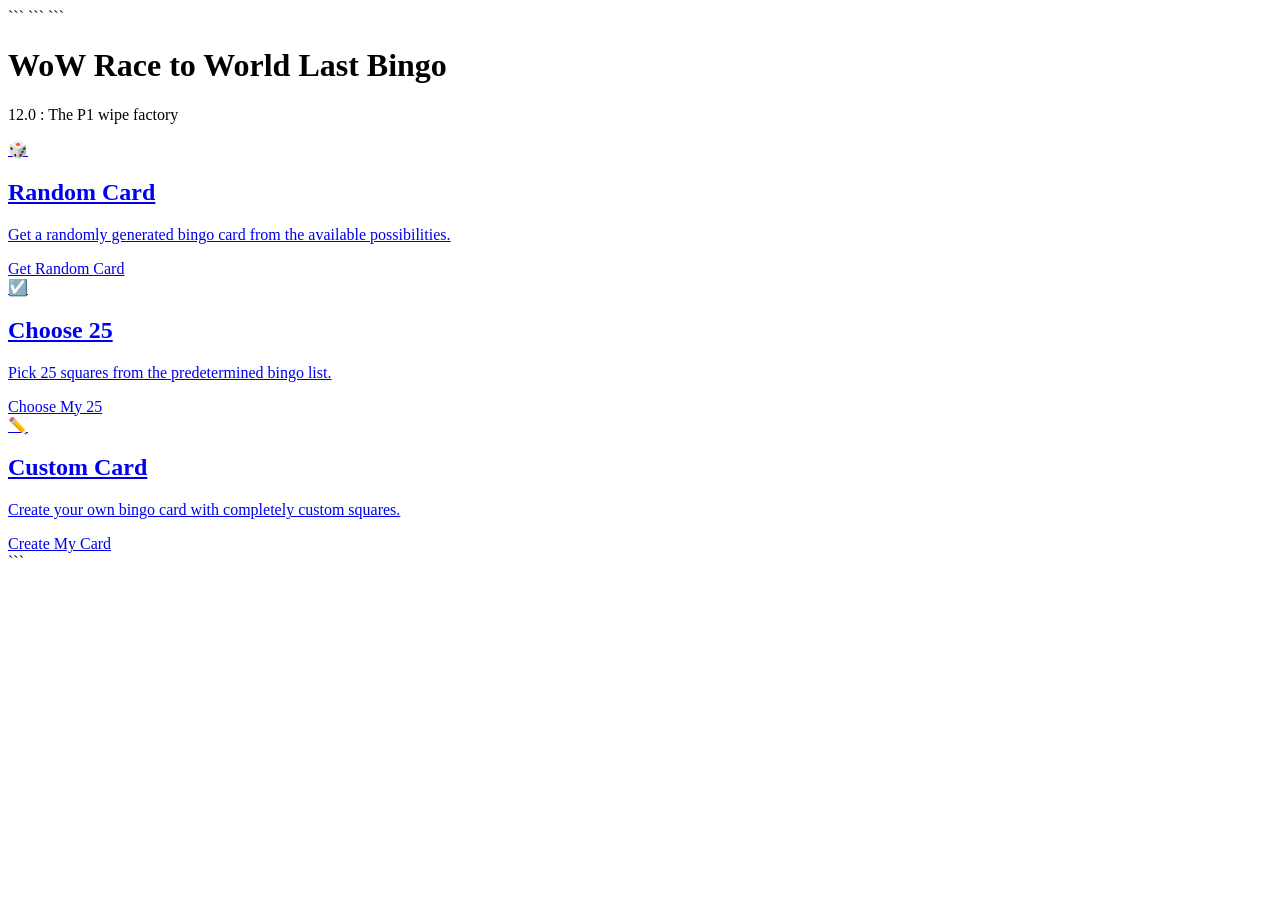
==== index.html @ 6e73a724 "Create index.html" ====
<!DOCTYPE html>

<html lang="en">
<head>
    <meta charset="UTF-8">
    <meta name="viewport" content="width=device-width, initial-scale=1.0">

```
<title>WoW Race to World Last Bingo</title>

<link rel="stylesheet" href="style.css">
```

</head>

<body class="home-page">

```
<main class="home-container">

    <header class="site-header">
        <h1>WoW Race to World Last Bingo</h1>
        <p>12.0 : The P1 wipe factory</p>
    </header>

    <section class="mode-selection">

        <a href="RandomCard.html" class="mode-card">
            <div class="mode-icon">🎲</div>

            <h2>Random Card</h2>

            <p>
                Get a randomly generated bingo card
                from the available possibilities.
            </p>

            <span class="mode-button">
                Get Random Card
            </span>
        </a>


        <a href="ChooseCard.html" class="mode-card">
            <div class="mode-icon">☑️</div>

            <h2>Choose 25</h2>

            <p>
                Pick 25 squares from the
                predetermined bingo list.
            </p>

            <span class="mode-button">
                Choose My 25
            </span>
        </a>


        <a href="CustomCard.html" class="mode-card">
            <div class="mode-icon">✏️</div>

            <h2>Custom Card</h2>

            <p>
                Create your own bingo card with
                completely custom squares.
            </p>

            <span class="mode-button">
                Create My Card
            </span>
        </a>

    </section>

</main>
```

</body>
</html>
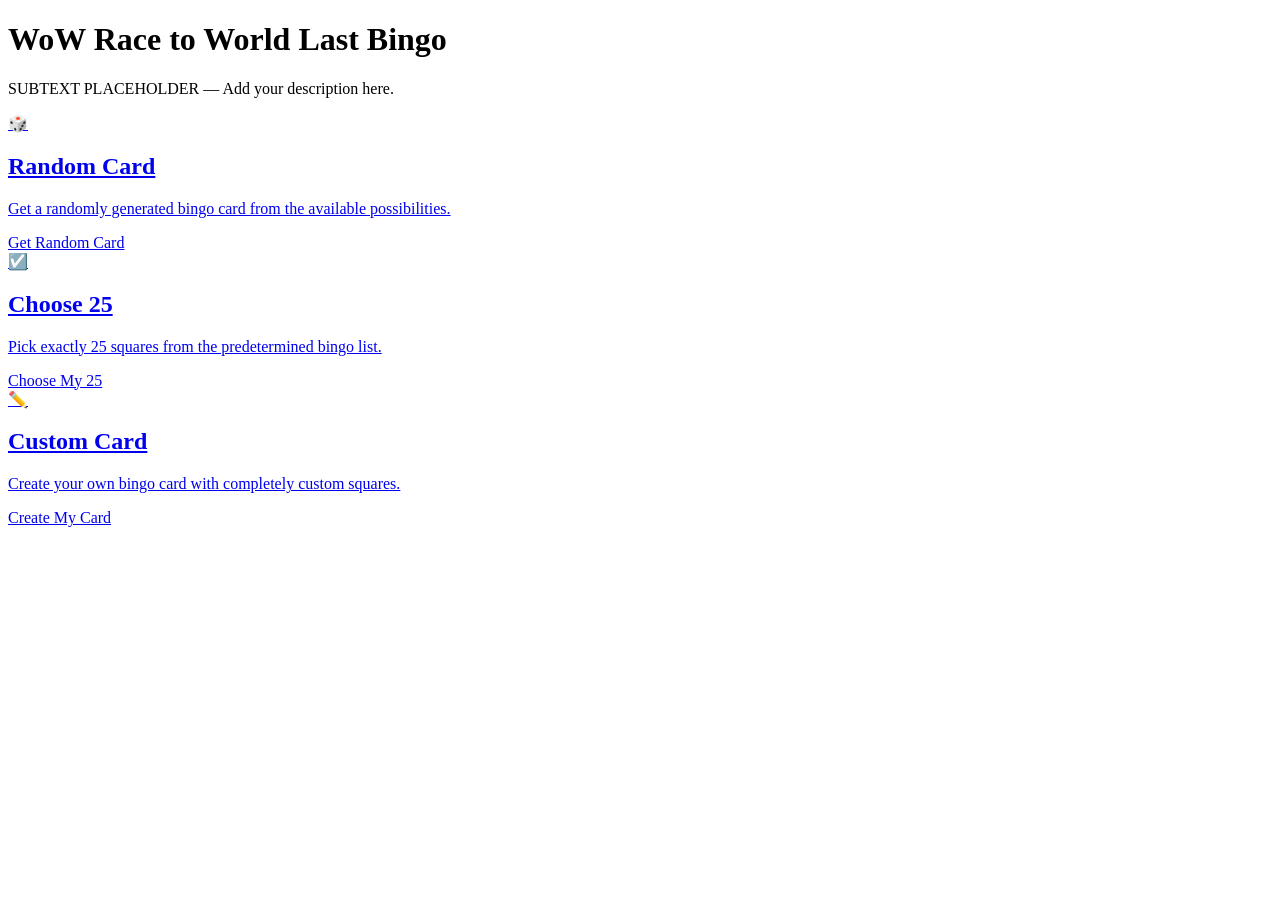
==== commit 6bb86fb1: "Update index.html" ====
--- a/index.html
+++ b/index.html
@@ -1,81 +1,40 @@
 <!DOCTYPE html>
-
 <html lang="en">
 <head>
     <meta charset="UTF-8">
     <meta name="viewport" content="width=device-width, initial-scale=1.0">
+    <title>WoW Race to World Last Bingo</title>
+    <link rel="stylesheet" href="style.css">
+</head>
+<body class="home-page">
+    <main class="home-container">
+        <header class="site-header">
+            <h1>WoW Race to World Last Bingo</h1>
+            <p>SUBTEXT PLACEHOLDER — Add your description here.</p>
+        </header>
 
-```
-<title>WoW Race to World Last Bingo</title>
+        <section class="mode-selection">
+            <a href="RandomCard.html" class="mode-card">
+                <div class="mode-icon">🎲</div>
+                <h2>Random Card</h2>
+                <p>Get a randomly generated bingo card from the available possibilities.</p>
+                <span class="mode-button">Get Random Card</span>
+            </a>
 
-<link rel="stylesheet" href="style.css">
-```
+            <a href="ChooseCard.html" class="mode-card">
+                <div class="mode-icon">☑️</div>
+                <h2>Choose 25</h2>
+                <p>Pick exactly 25 squares from the predetermined bingo list.</p>
+                <span class="mode-button">Choose My 25</span>
+            </a>
 
-</head>
-
-<body class="home-page">
-
-```
-<main class="home-container">
-
-    <header class="site-header">
-        <h1>WoW Race to World Last Bingo</h1>
-        <p>12.0 : The P1 wipe factory</p>
-    </header>
-
-    <section class="mode-selection">
-
-        <a href="RandomCard.html" class="mode-card">
-            <div class="mode-icon">🎲</div>
-
-            <h2>Random Card</h2>
-
-            <p>
-                Get a randomly generated bingo card
-                from the available possibilities.
-            </p>
-
-            <span class="mode-button">
-                Get Random Card
-            </span>
-        </a>
-
-
-        <a href="ChooseCard.html" class="mode-card">
-            <div class="mode-icon">☑️</div>
-
-            <h2>Choose 25</h2>
-
-            <p>
-                Pick 25 squares from the
-                predetermined bingo list.
-            </p>
-
-            <span class="mode-button">
-                Choose My 25
-            </span>
-        </a>
-
-
-        <a href="CustomCard.html" class="mode-card">
-            <div class="mode-icon">✏️</div>
-
-            <h2>Custom Card</h2>
-
-            <p>
-                Create your own bingo card with
-                completely custom squares.
-            </p>
-
-            <span class="mode-button">
-                Create My Card
-            </span>
-        </a>
-
-    </section>
-
-</main>
-```
-
+            <a href="CustomCard.html" class="mode-card">
+                <div class="mode-icon">✏️</div>
+                <h2>Custom Card</h2>
+                <p>Create your own bingo card with completely custom squares.</p>
+                <span class="mode-button">Create My Card</span>
+            </a>
+        </section>
+    </main>
 </body>
 </html>
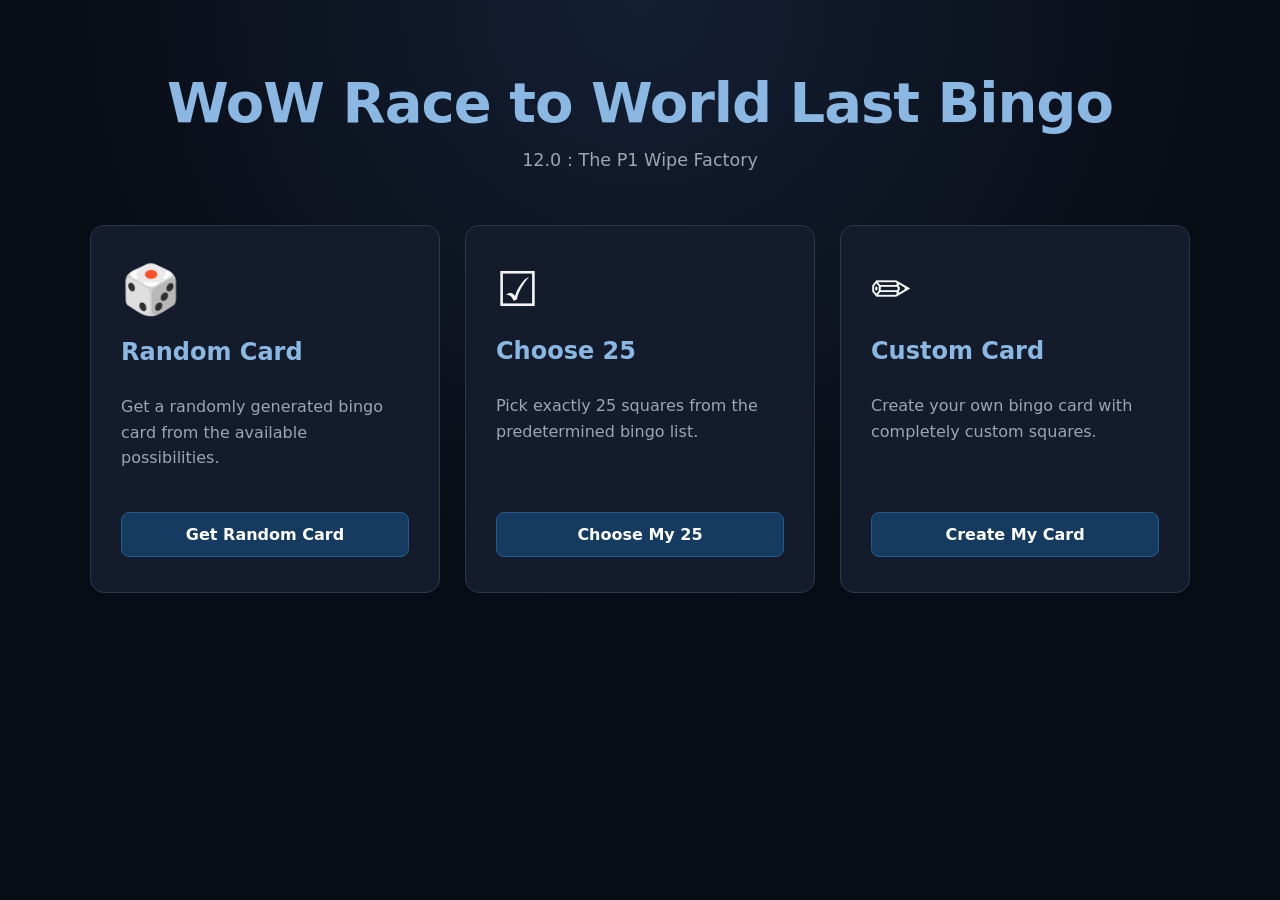
==== commit dd403238: "Update index.html" ====
--- a/index.html
+++ b/index.html
@@ -10,7 +10,7 @@
     <main class="home-container">
         <header class="site-header">
             <h1>WoW Race to World Last Bingo</h1>
-            <p>SUBTEXT PLACEHOLDER — Add your description here.</p>
+            <p>12.0 : The P1 Wipe Factory</p>
         </header>
 
         <section class="mode-selection">
--- a/style.css
+++ b/style.css
@@ -0,0 +1,383 @@
+* {
+    box-sizing: border-box;
+}
+
+:root {
+    --bg: #080c14;
+    --bg-secondary: #101827;
+    --card: #141c2b;
+    --card-hover: #1b2639;
+    --raid-blue: #163b61;
+    --raid-blue-light: #245b8f;
+    --text: #f4f4f4;
+    --muted: #9da4b3;
+    --border: #29384d;
+    --red: #d95757;
+}
+
+html,
+body {
+    margin: 0;
+    padding: 0;
+    min-height: 100%;
+}
+
+body {
+    background: radial-gradient(circle at top, #141f33 0%, var(--bg) 55%);
+    color: var(--text);
+    font-family: Inter, system-ui, -apple-system, BlinkMacSystemFont, "Segoe UI", sans-serif;
+}
+
+button,
+a {
+    font: inherit;
+}
+
+button {
+    cursor: pointer;
+}
+
+.hidden {
+    display: none !important;
+}
+
+.home-page {
+    min-height: 100vh;
+}
+
+.home-container {
+    width: min(1100px, 92%);
+    margin: 0 auto;
+    padding: 70px 0;
+}
+
+.site-header {
+    text-align: center;
+    margin-bottom: 55px;
+}
+
+.site-header h1 {
+    margin: 0 0 15px;
+    font-size: clamp(2rem, 5vw, 3.5rem);
+    color: #8ab8e3;
+    letter-spacing: -1px;
+}
+
+.site-header p {
+    margin: 0;
+    color: var(--muted);
+    font-size: 1.1rem;
+}
+
+.mode-selection {
+    display: grid;
+    grid-template-columns: repeat(3, 1fr);
+    gap: 25px;
+}
+
+.mode-card {
+    display: flex;
+    flex-direction: column;
+    padding: 35px 30px;
+    background: var(--card);
+    border: 1px solid var(--border);
+    border-radius: 14px;
+    text-decoration: none;
+    color: var(--text);
+    transition: transform 0.2s ease, background 0.2s ease, border-color 0.2s ease;
+}
+
+.mode-card:hover {
+    transform: translateY(-5px);
+    background: var(--card-hover);
+    border-color: var(--raid-blue-light);
+}
+
+.mode-icon {
+    font-size: 3rem;
+    margin-bottom: 20px;
+}
+
+.mode-card h2 {
+    margin: 0 0 12px;
+    color: #8ab8e3;
+}
+
+.mode-card p {
+    color: var(--muted);
+    line-height: 1.6;
+    flex: 1;
+}
+
+.mode-button {
+    display: inline-block;
+    margin-top: 25px;
+    padding: 12px 18px;
+    border-radius: 8px;
+    text-align: center;
+    background: var(--raid-blue);
+    border: 1px solid var(--raid-blue-light);
+    color: #ffffff;
+    font-weight: 700;
+}
+
+.card-page {
+    min-height: 100vh;
+    padding: 30px 15px 60px;
+}
+
+.card-container {
+    width: min(900px, 100%);
+    margin: 0 auto;
+}
+
+.page-header {
+    text-align: center;
+    margin-bottom: 25px;
+}
+
+.page-header h1 {
+    color: #8ab8e3;
+    margin-bottom: 8px;
+}
+
+.page-header p {
+    color: var(--muted);
+}
+
+.controls {
+    display: flex;
+    justify-content: center;
+    flex-wrap: wrap;
+    gap: 10px;
+    margin-bottom: 25px;
+}
+
+.btn {
+    border: 1px solid var(--border);
+    border-radius: 8px;
+    padding: 11px 18px;
+    background: var(--card);
+    color: var(--text);
+    font-weight: 600;
+    transition: 0.2s ease;
+    text-decoration: none;
+}
+
+.btn:hover {
+    background: var(--card-hover);
+    border-color: var(--raid-blue-light);
+}
+
+.btn-primary {
+    background: var(--raid-blue);
+    color: #ffffff;
+    border-color: var(--raid-blue-light);
+}
+
+.btn-primary:hover {
+    background: var(--raid-blue-light);
+}
+
+.btn-danger {
+    color: #ffffff;
+    border-color: var(--red);
+}
+
+.btn-danger:hover {
+    background: var(--red);
+}
+
+.bingo-wrapper {
+    position: relative;
+    overflow: hidden;
+    background: #090b10;
+    padding: 10px;
+    border-radius: 12px;
+    border: 1px solid var(--border);
+}
+
+.bingo-wrapper::before {
+    content: "";
+    position: absolute;
+    inset: 0;
+    background-image: url("images/boss.jpg");
+    background-size: cover;
+    background-position: center;
+    opacity: 0.25;
+    filter: saturate(0.8);
+}
+
+.bingo-wrapper::after {
+    content: "";
+    position: absolute;
+    inset: 0;
+    background: rgba(5, 9, 16, 0.55);
+    pointer-events: none;
+}
+
+.bingo-card {
+    position: relative;
+    z-index: 1;
+    display: grid;
+    grid-template-columns: repeat(5, 1fr);
+    aspect-ratio: 1 / 1;
+    gap: 5px;
+}
+
+.bingo-square {
+    position: relative;
+    display: flex;
+    align-items: center;
+    justify-content: center;
+    text-align: center;
+    padding: 8px;
+    background: rgba(20, 28, 43, 0.88);
+    border: 1px solid var(--border);
+    color: var(--text);
+    font-size: clamp(0.65rem, 1.7vw, 0.95rem);
+    font-weight: 600;
+    line-height: 1.2;
+    cursor: pointer;
+    user-select: none;
+    transition: background 0.15s ease, transform 0.15s ease, border-color 0.15s ease;
+}
+
+.bingo-square:hover {
+    background: rgba(27, 38, 57, 0.94);
+    border-color: var(--raid-blue-light);
+}
+
+.bingo-square.marked {
+    background: var(--raid-blue);
+    color: #ffffff;
+    border-color: var(--raid-blue-light);
+    box-shadow: inset 0 0 0 1px var(--raid-blue-light);
+}
+
+.bingo-square.marked::after {
+    content: "✓";
+    position: absolute;
+    top: 4px;
+    right: 7px;
+    color: #6fa9dc;
+    font-size: 1rem;
+    font-weight: 900;
+}
+
+.card-status {
+    text-align: center;
+    margin-top: 18px;
+    color: var(--muted);
+}
+
+.bingo-message {
+    margin-top: 10px;
+    color: #8ab8e3;
+    font-weight: 800;
+    font-size: 1.3rem;
+}
+
+.selection-container {
+    margin-top: 30px;
+}
+
+.selection-count {
+    text-align: center;
+    margin-bottom: 20px;
+    font-size: 1.1rem;
+    color: var(--muted);
+}
+
+.selection-count strong {
+    color: #8ab8e3;
+}
+
+.item-list {
+    display: grid;
+    grid-template-columns: repeat(2, 1fr);
+    gap: 10px;
+}
+
+.item-option {
+    display: flex;
+    align-items: center;
+    gap: 12px;
+    padding: 13px;
+    background: var(--card);
+    border: 1px solid var(--border);
+    border-radius: 8px;
+    cursor: pointer;
+}
+
+.item-option:hover {
+    border-color: var(--raid-blue-light);
+}
+
+.item-option.selected {
+    background: #12243a;
+    border-color: var(--raid-blue-light);
+}
+
+.item-option input {
+    width: 18px;
+    height: 18px;
+    accent-color: var(--raid-blue-light);
+}
+
+.custom-grid {
+    display: grid;
+    grid-template-columns: repeat(2, 1fr);
+    gap: 12px;
+}
+
+.custom-input {
+    width: 100%;
+    padding: 14px;
+    background: var(--card);
+    color: var(--text);
+    border: 1px solid var(--border);
+    border-radius: 8px;
+    outline: none;
+}
+
+.custom-input:focus {
+    border-color: var(--raid-blue-light);
+}
+
+@media (max-width: 800px) {
+    .mode-selection,
+    .item-list,
+    .custom-grid {
+        grid-template-columns: 1fr;
+    }
+}
+
+@media (max-width: 550px) {
+    .card-page {
+        padding-left: 5px;
+        padding-right: 5px;
+    }
+
+    .bingo-wrapper {
+        padding: 4px;
+    }
+
+    .bingo-card {
+        gap: 2px;
+    }
+
+    .bingo-square {
+        padding: 4px;
+        font-size: 0.62rem;
+    }
+
+    .controls {
+        gap: 6px;
+    }
+
+    .btn {
+        padding: 9px 12px;
+        font-size: 0.85rem;
+    }
+}
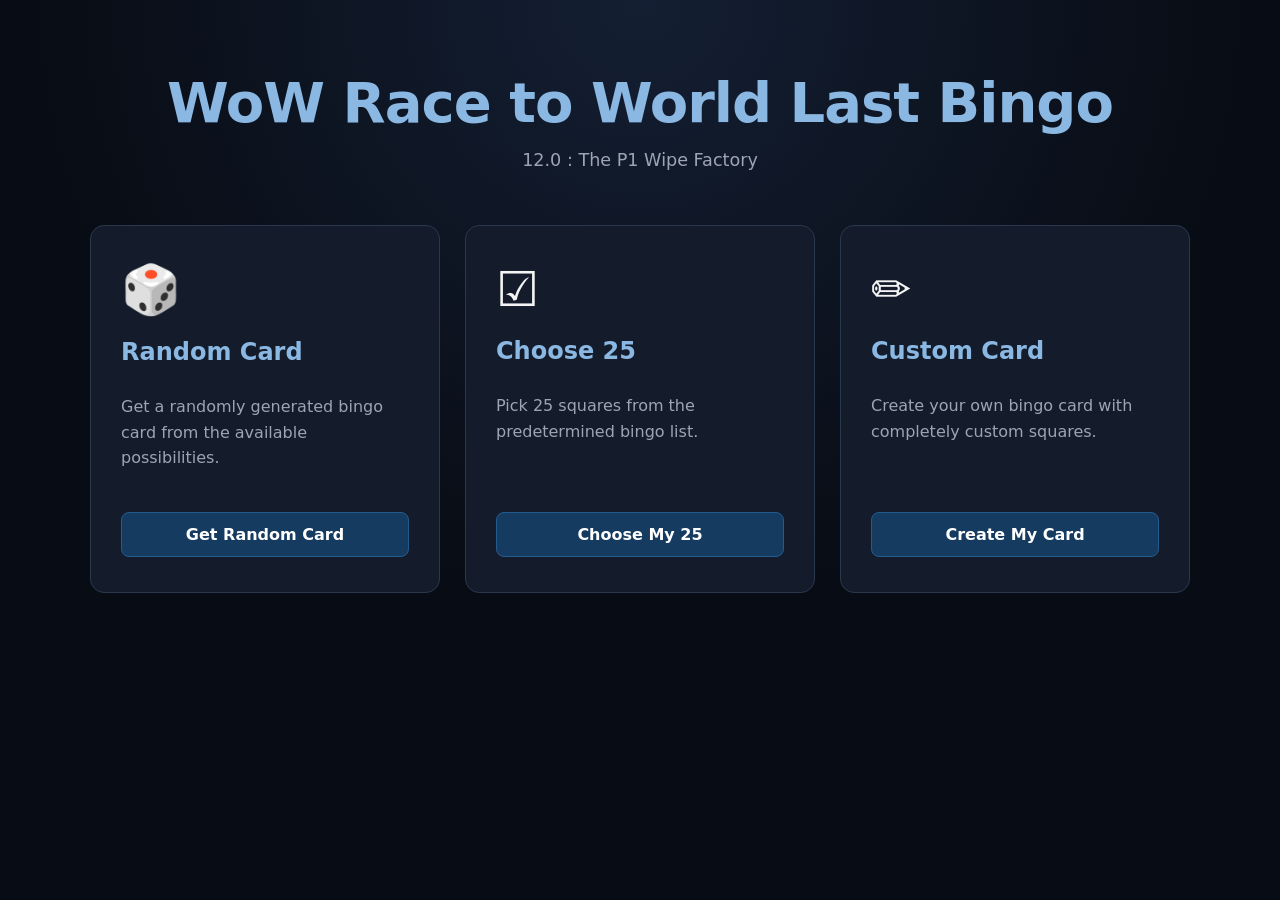
==== commit 8f5aec23: "Update index.html" ====
--- a/index.html
+++ b/index.html
@@ -24,7 +24,7 @@
             <a href="ChooseCard.html" class="mode-card">
                 <div class="mode-icon">☑️</div>
                 <h2>Choose 25</h2>
-                <p>Pick exactly 25 squares from the predetermined bingo list.</p>
+                <p>Pick 25 squares from the predetermined bingo list.</p>
                 <span class="mode-button">Choose My 25</span>
             </a>
 
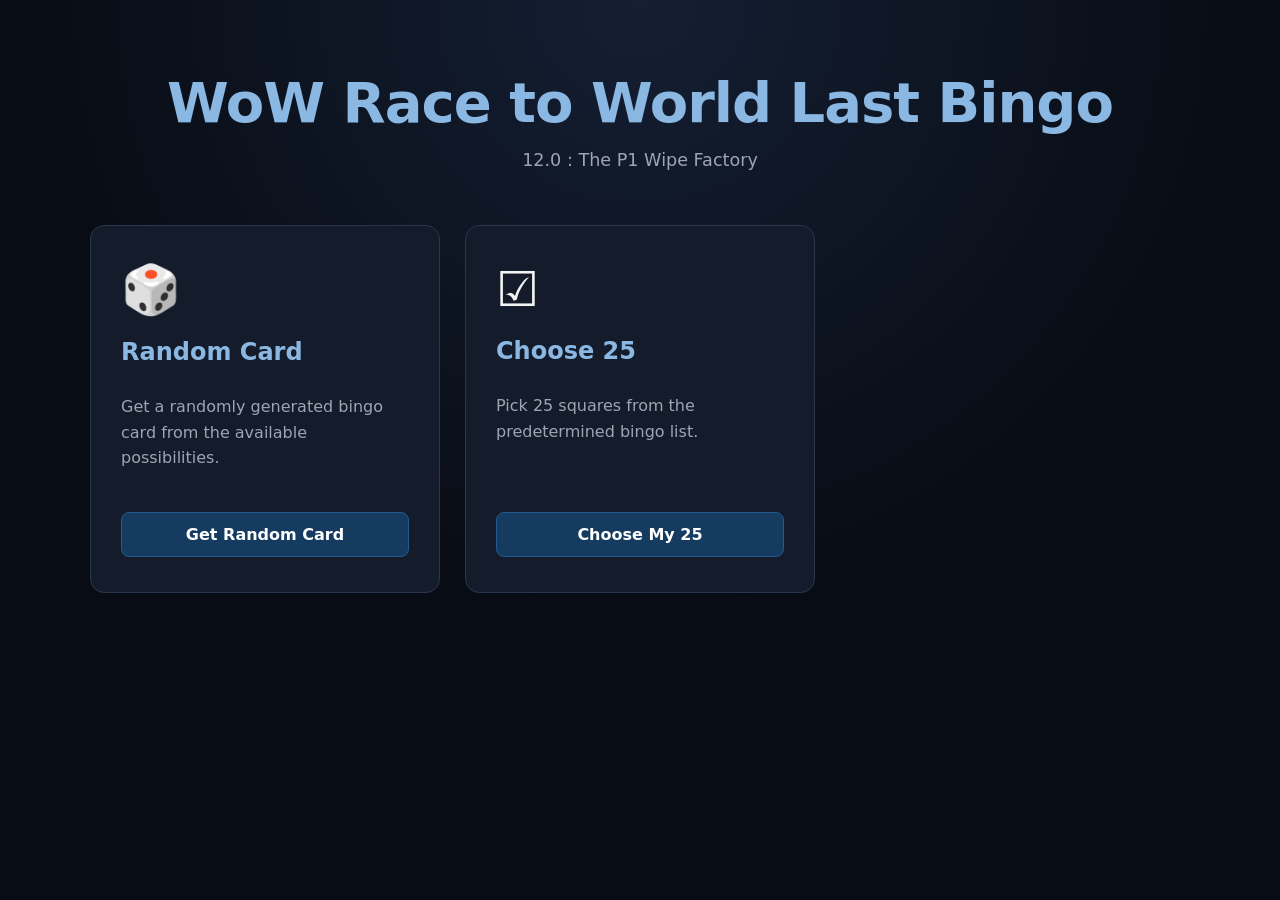
==== commit f9b784e4: "Update index.html" ====
--- a/index.html
+++ b/index.html
@@ -28,12 +28,14 @@
                 <span class="mode-button">Choose My 25</span>
             </a>
 
+            <!--
             <a href="CustomCard.html" class="mode-card">
                 <div class="mode-icon">✏️</div>
                 <h2>Custom Card</h2>
                 <p>Create your own bingo card with completely custom squares.</p>
                 <span class="mode-button">Create My Card</span>
             </a>
+            -->
         </section>
     </main>
 </body>
--- a/style.css
+++ b/style.css
@@ -201,7 +201,7 @@
     content: "";
     position: absolute;
     inset: 0;
-    background-image: url("images/boss.jpg");
+    background-image: url("boss.jpg");
     background-size: cover;
     background-position: center;
     opacity: 0.25;
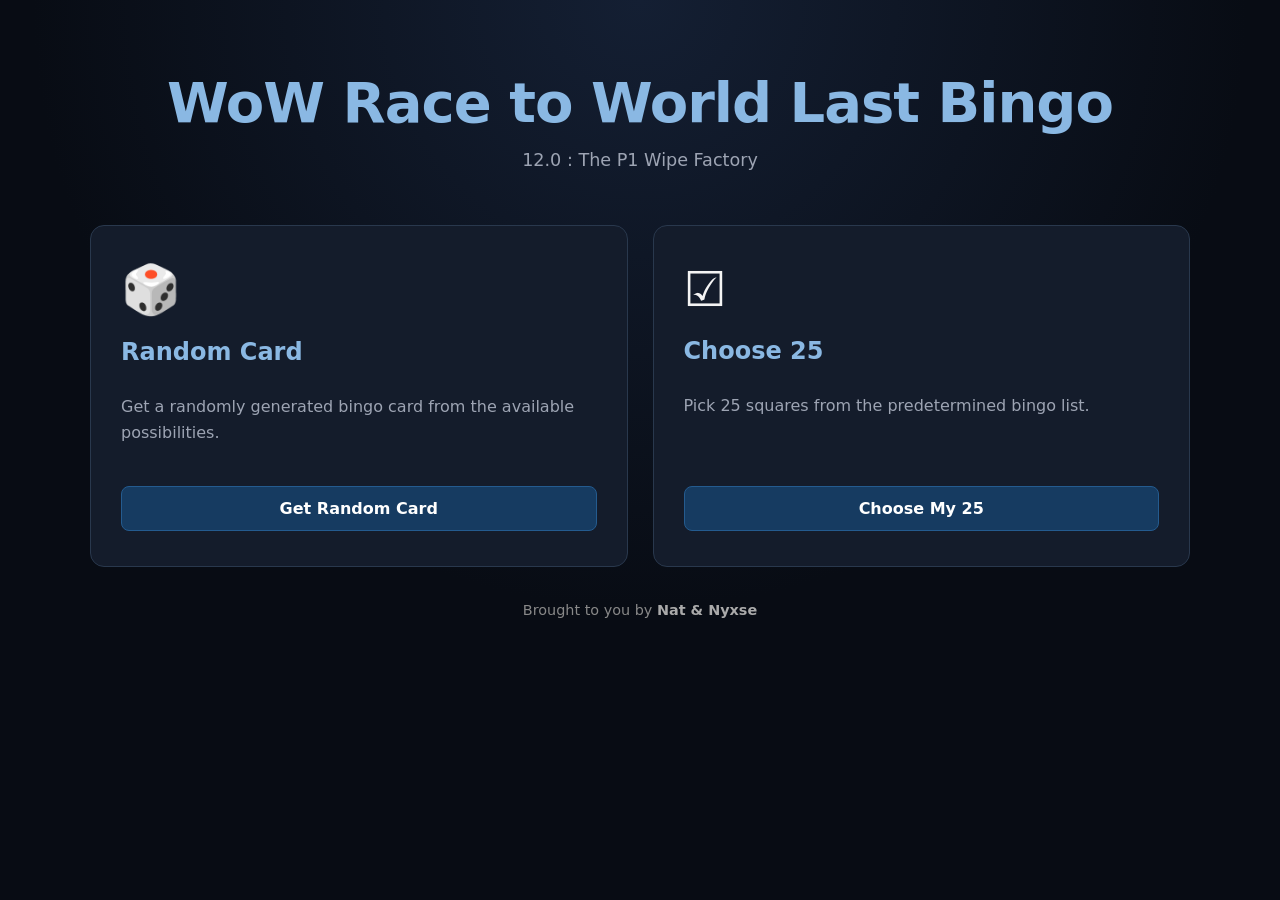
==== commit b27136be: "Update index.html" ====
--- a/index.html
+++ b/index.html
@@ -37,6 +37,11 @@
             </a>
             -->
         </section>
+
+        <div class="credits">
+            <span>Brought to you by</span>
+            <strong>Nat & Nyxse</strong>
+        </div>
     </main>
 </body>
 </html>
--- a/style.css
+++ b/style.css
@@ -71,7 +71,7 @@
 
 .mode-selection {
     display: grid;
-    grid-template-columns: repeat(3, 1fr);
+    grid-template-columns: repeat(2, 1fr);
     gap: 25px;
 }
 
@@ -117,7 +117,7 @@
     text-align: center;
     background: var(--raid-blue);
     border: 1px solid var(--raid-blue-light);
-    color: #ffffff;
+    color: #fff;
     font-weight: 700;
 }
 
@@ -127,7 +127,7 @@
 }
 
 .card-container {
-    width: min(900px, 100%);
+    width: min(1100px, 100%);
     margin: 0 auto;
 }
 
@@ -171,7 +171,7 @@
 
 .btn-primary {
     background: var(--raid-blue);
-    color: #ffffff;
+    color: #fff;
     border-color: var(--raid-blue-light);
 }
 
@@ -180,7 +180,7 @@
 }
 
 .btn-danger {
-    color: #ffffff;
+    color: #fff;
     border-color: var(--red);
 }
 
@@ -250,7 +250,7 @@
 
 .bingo-square.marked {
     background: var(--raid-blue);
-    color: #ffffff;
+    color: #fff;
     border-color: var(--raid-blue-light);
     box-shadow: inset 0 0 0 1px var(--raid-blue-light);
 }
@@ -284,7 +284,7 @@
 
 .selection-count {
     text-align: center;
-    margin-bottom: 20px;
+    margin: 18px 0;
     font-size: 1.1rem;
     color: var(--muted);
 }
@@ -293,36 +293,151 @@
     color: #8ab8e3;
 }
 
-.item-list {
+.drag-layout {
     display: grid;
-    grid-template-columns: repeat(2, 1fr);
-    gap: 10px;
-}
-
-.item-option {
-    display: flex;
-    align-items: center;
-    gap: 12px;
-    padding: 13px;
+    grid-template-columns: 330px minmax(0, 1fr);
+    gap: 30px;
+    align-items: start;
+}
+
+.available-container,
+.setup-container {
     background: var(--card);
     border: 1px solid var(--border);
-    border-radius: 8px;
+    border-radius: 12px;
+    padding: 20px;
+}
+
+.available-container h2,
+.setup-container h2 {
+    margin-top: 0;
+    color: #8ab8e3;
+}
+
+.drag-help {
+    color: var(--muted);
+    font-size: 0.9rem;
+    margin-bottom: 18px;
+}
+
+.item-list {
+    display: flex;
+    flex-direction: column;
+    gap: 10px;
+    max-height: 680px;
+    overflow-y: auto;
+    padding: 4px;
+}
+
+.drag-item {
+    display: flex;
+    align-items: center;
+    min-height: 52px;
+    padding: 12px 14px;
+    background: linear-gradient(145deg, #182437, #111b2a);
+    border: 1px solid #354963;
+    border-radius: 10px;
+    cursor: grab;
+    color: var(--text);
+    font-size: 0.9rem;
+    font-weight: 600;
+    line-height: 1.25;
+    user-select: none;
+    box-shadow: 0 3px 8px rgba(0, 0, 0, 0.2);
+    transition: transform 0.15s ease, background 0.15s ease, border-color 0.15s ease, opacity 0.15s ease;
+}
+
+.drag-item:hover {
+    transform: translateY(-2px);
+    background: linear-gradient(145deg, #1d2d44, #162236);
+    border-color: var(--raid-blue-light);
+}
+
+.drag-item:active,
+.drag-item.dragging {
+    cursor: grabbing;
+    transform: scale(0.97);
+    opacity: 0.55;
+}
+
+.drag-item.used {
+    opacity: 0.25;
+    cursor: not-allowed;
+    transform: none;
+    border-color: var(--border);
+}
+
+.setup-container .bingo-wrapper {
+    padding: 5px;
+}
+
+.setup-card {
+    position: relative;
+}
+
+.setup-square {
+    position: relative;
+    display: flex;
+    align-items: center;
+    justify-content: center;
+    min-width: 0;
+    min-height: 0;
+    padding: 8px;
+    background: rgba(9, 18, 31, 0.72);
+    border: 2px dashed #344b68;
+    color: #627895;
+    font-size: clamp(0.55rem, 1.5vw, 0.85rem);
+    font-weight: 600;
+    line-height: 1.2;
+    text-align: center;
+    user-select: none;
+    transition: background 0.15s ease, border-color 0.15s ease, color 0.15s ease, transform 0.15s ease;
+}
+
+.setup-square.empty-square {
+    cursor: default;
+}
+
+.setup-square.empty-square::before {
+    content: "+";
+    margin-right: 2px;
+    font-size: 1.2em;
+    font-weight: 800;
+    color: #365171;
+}
+
+.setup-square.empty-square.drop-hover {
+    background: rgba(22, 59, 97, 0.9);
+    border-color: #6fa9dc;
+    border-style: solid;
+    color: #fff;
+    box-shadow: inset 0 0 20px rgba(61, 133, 194, 0.35);
+    transform: scale(0.98);
+}
+
+.setup-square.filled {
+    background: rgba(20, 28, 43, 0.96);
+    border: 1px solid #40536c;
+    color: var(--text);
     cursor: pointer;
-}
-
-.item-option:hover {
-    border-color: var(--raid-blue-light);
-}
-
-.item-option.selected {
-    background: #12243a;
-    border-color: var(--raid-blue-light);
-}
-
-.item-option input {
-    width: 18px;
-    height: 18px;
-    accent-color: var(--raid-blue-light);
+    box-shadow: 0 2px 5px rgba(0, 0, 0, 0.2);
+}
+
+.setup-square.filled:hover {
+    background: rgba(27, 38, 57, 0.98);
+    border-color: var(--raid-blue-light);
+}
+
+.setup-square.center-square {
+    background: linear-gradient(145deg, #245b8f, #163b61);
+    border: 1px solid var(--raid-blue-light);
+    color: #fff;
+    cursor: default;
+    box-shadow: inset 0 0 15px rgba(90, 160, 220, 0.15);
+}
+
+.setup-square.center-square:hover {
+    border-color: var(--raid-blue-light);
 }
 
 .custom-grid {
@@ -345,11 +460,79 @@
     border-color: var(--raid-blue-light);
 }
 
+.generated-controls {
+    display: flex;
+    justify-content: center;
+    flex-wrap: wrap;
+    gap: 10px;
+    margin-bottom: 20px;
+}
+
+.generated-card {
+    width: 90%;
+    max-width: 990px;
+    margin: 0 auto;
+}
+
+.generated-card + .bingo-message {
+    text-align: center;
+}
+
+@media (max-width: 900px) {
+    .drag-layout {
+        grid-template-columns: 1fr;
+    }
+
+    .available-container {
+        width: 100%;
+    }
+
+    .item-list {
+        display: grid;
+        grid-template-columns: repeat(2, 1fr);
+        max-height: 400px;
+    }
+
+    .generated-card {
+        width: 90%;
+    }
+}
+
 @media (max-width: 800px) {
     .mode-selection,
-    .item-list,
     .custom-grid {
         grid-template-columns: 1fr;
+    }
+
+    .home-container {
+        width: min(700px, 92%);
+    }
+
+    .generated-card {
+        width: 90%;
+    }
+}
+
+@media (max-width: 600px) {
+    .item-list {
+        grid-template-columns: 1fr;
+    }
+
+    .drag-layout {
+        gap: 15px;
+    }
+
+    .available-container,
+    .setup-container {
+        padding: 12px;
+    }
+
+    .page-header h1 {
+        font-size: 2rem;
+    }
+
+    .generated-card {
+        width: 90%;
     }
 }
 
@@ -372,6 +555,11 @@
         font-size: 0.62rem;
     }
 
+    .setup-square {
+        padding: 4px;
+        font-size: 0.55rem;
+    }
+
     .controls {
         gap: 6px;
     }
@@ -380,4 +568,19 @@
         padding: 9px 12px;
         font-size: 0.85rem;
     }
-}
+
+    .generated-card {
+        width: 90%;
+    }
+}
+
+.credits {
+    margin-top: 35px;
+    text-align: center;
+    font-size: 0.9rem;
+    color: #888;
+}
+
+.credits strong {
+    color: #aaa;
+}
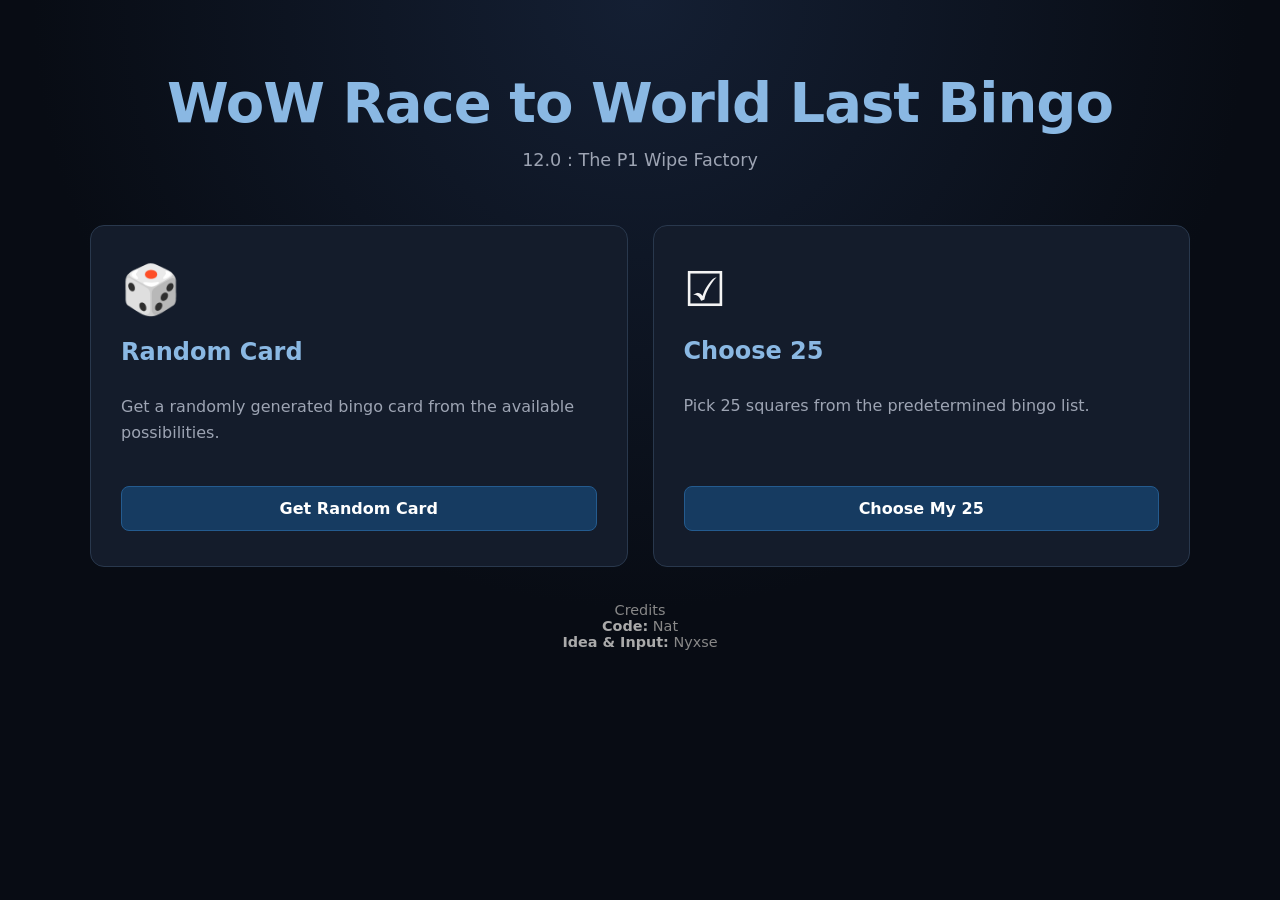
==== commit 7cf983e0: "Update index.html" ====
--- a/index.html
+++ b/index.html
@@ -39,8 +39,9 @@
         </section>
 
         <div class="credits">
-            <span>Brought to you by</span>
-            <strong>Nat & Nyxse</strong>
+            <div class="credits-title">Credits</div>
+            <div><strong>Code:</strong> Nat</div>
+            <div><strong>Idea & Input:</strong> Nyxse</div>
         </div>
     </main>
 </body>
